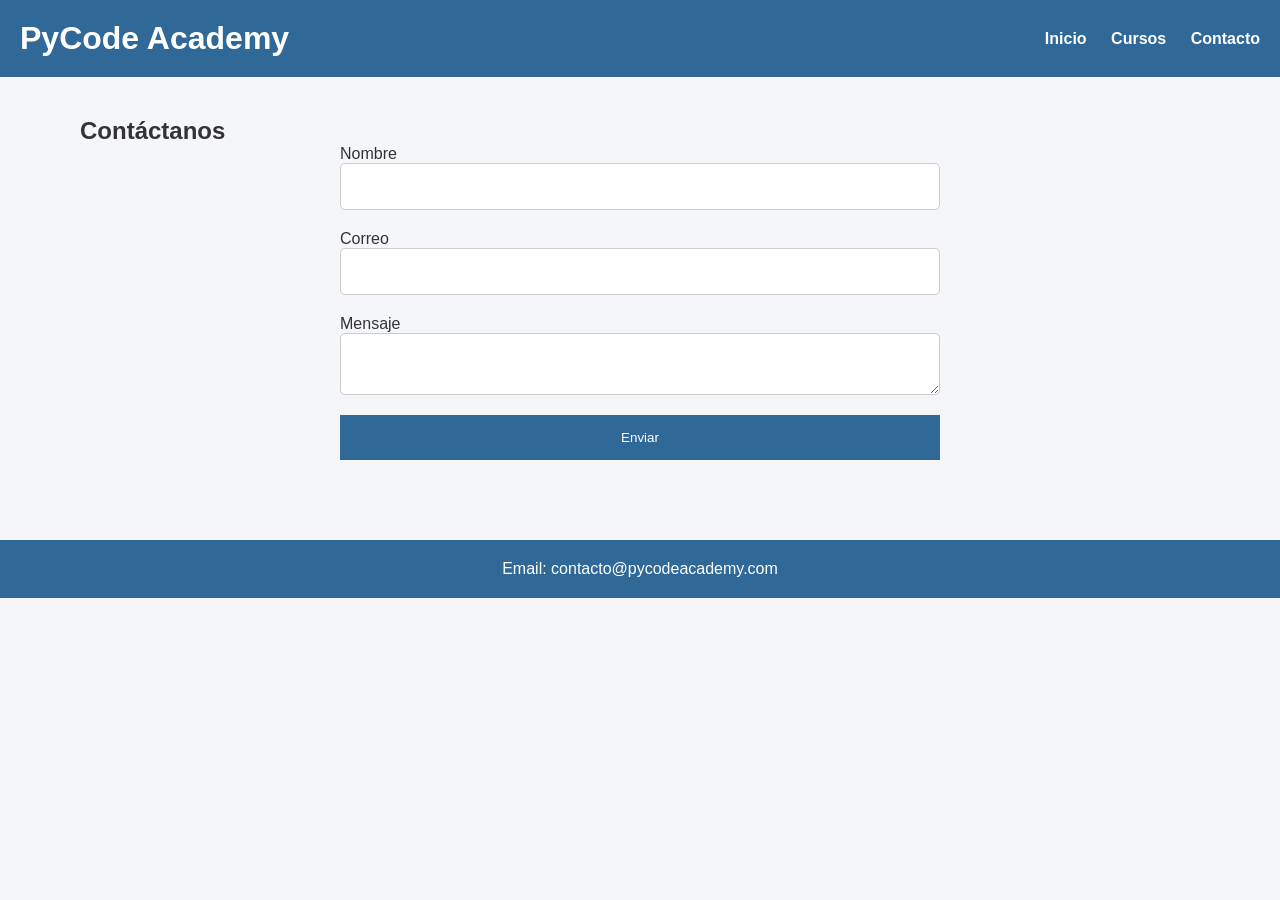
==== contacto.html @ abb8dde9 "Add files via upload" ====
<!DOCTYPE html>
<html lang="es">

<head>

<meta charset="UTF-8">

<meta name="viewport" content="width=device-width, initial-scale=1.0">

<title>Contacto</title>

<link rel="stylesheet" href="styles.css">

</head>

<body>

<header>

<h1>PyCode Academy</h1>

<nav>

<a href="index.html">Inicio</a>

<a href="cursos.html">Cursos</a>

<a href="contacto.html">Contacto</a>

</nav>

</header>

<main>

<section>

<h2>Contáctanos</h2>

<form>

<label>Nombre</label>

<input type="text">

<label>Correo</label>

<input type="email">

<label>Mensaje</label>

<textarea></textarea>

<button>Enviar</button>

</form>

</section>

</main>

<footer>

<p>Email: contacto@pycodeacademy.com</p>

</footer>

</body>

</html>
---- styles.css ----
*{

margin:0;

padding:0;

box-sizing:border-box;

font-family:Poppins,sans-serif;

}

body{

background:#F4F6F9;

color:#333;

}

header{

background:#306998;

color:white;

display:flex;

justify-content:space-between;

align-items:center;

padding:20px;

}

nav a{

color:white;

text-decoration:none;

margin-left:20px;

font-weight:bold;

}

nav a:hover{

color:#FFD43B;

}

.banner{

height:400px;

background:linear-gradient(#306998,#1F4E79);

display:flex;

flex-direction:column;

justify-content:center;

align-items:center;

text-align:center;

color:white;

padding:20px;

}

.banner h2{

font-size:45px;

margin-bottom:20px;

}

.banner p{

font-size:20px;

margin-bottom:30px;

}

.boton{

background:#FFD43B;

padding:15px 35px;

text-decoration:none;

color:#000;

border-radius:8px;

font-weight:bold;

}

main{

max-width:1200px;

margin:auto;

padding:40px;

}

.info{

margin-bottom:40px;

text-align:center;

}

.cards{

display:flex;

gap:20px;

justify-content:center;

flex-wrap:wrap;

}

.card{

background:white;

padding:25px;

width:300px;

border-radius:10px;

box-shadow:0 5px 15px rgba(0,0,0,.2);

text-align:center;

}

.card h3{

margin-bottom:15px;

color:#306998;

}

form{

display:flex;

flex-direction:column;

max-width:600px;

margin:auto;

}

input,

textarea{

padding:15px;

margin-bottom:20px;

border:1px solid #ccc;

border-radius:5px;

}

button{

padding:15px;

background:#306998;

color:white;

border:none;

cursor:pointer;

}

button:hover{

background:#FFD43B;

color:black;

}

footer{

background:#306998;

color:white;

text-align:center;

padding:20px;

margin-top:40px;

}

@media(max-width:768px){

header{

flex-direction:column;

}

nav{

margin-top:15px;

}

.cards{

flex-direction:column;

align-items:center;

}

.banner h2{

font-size:32px;

}

}
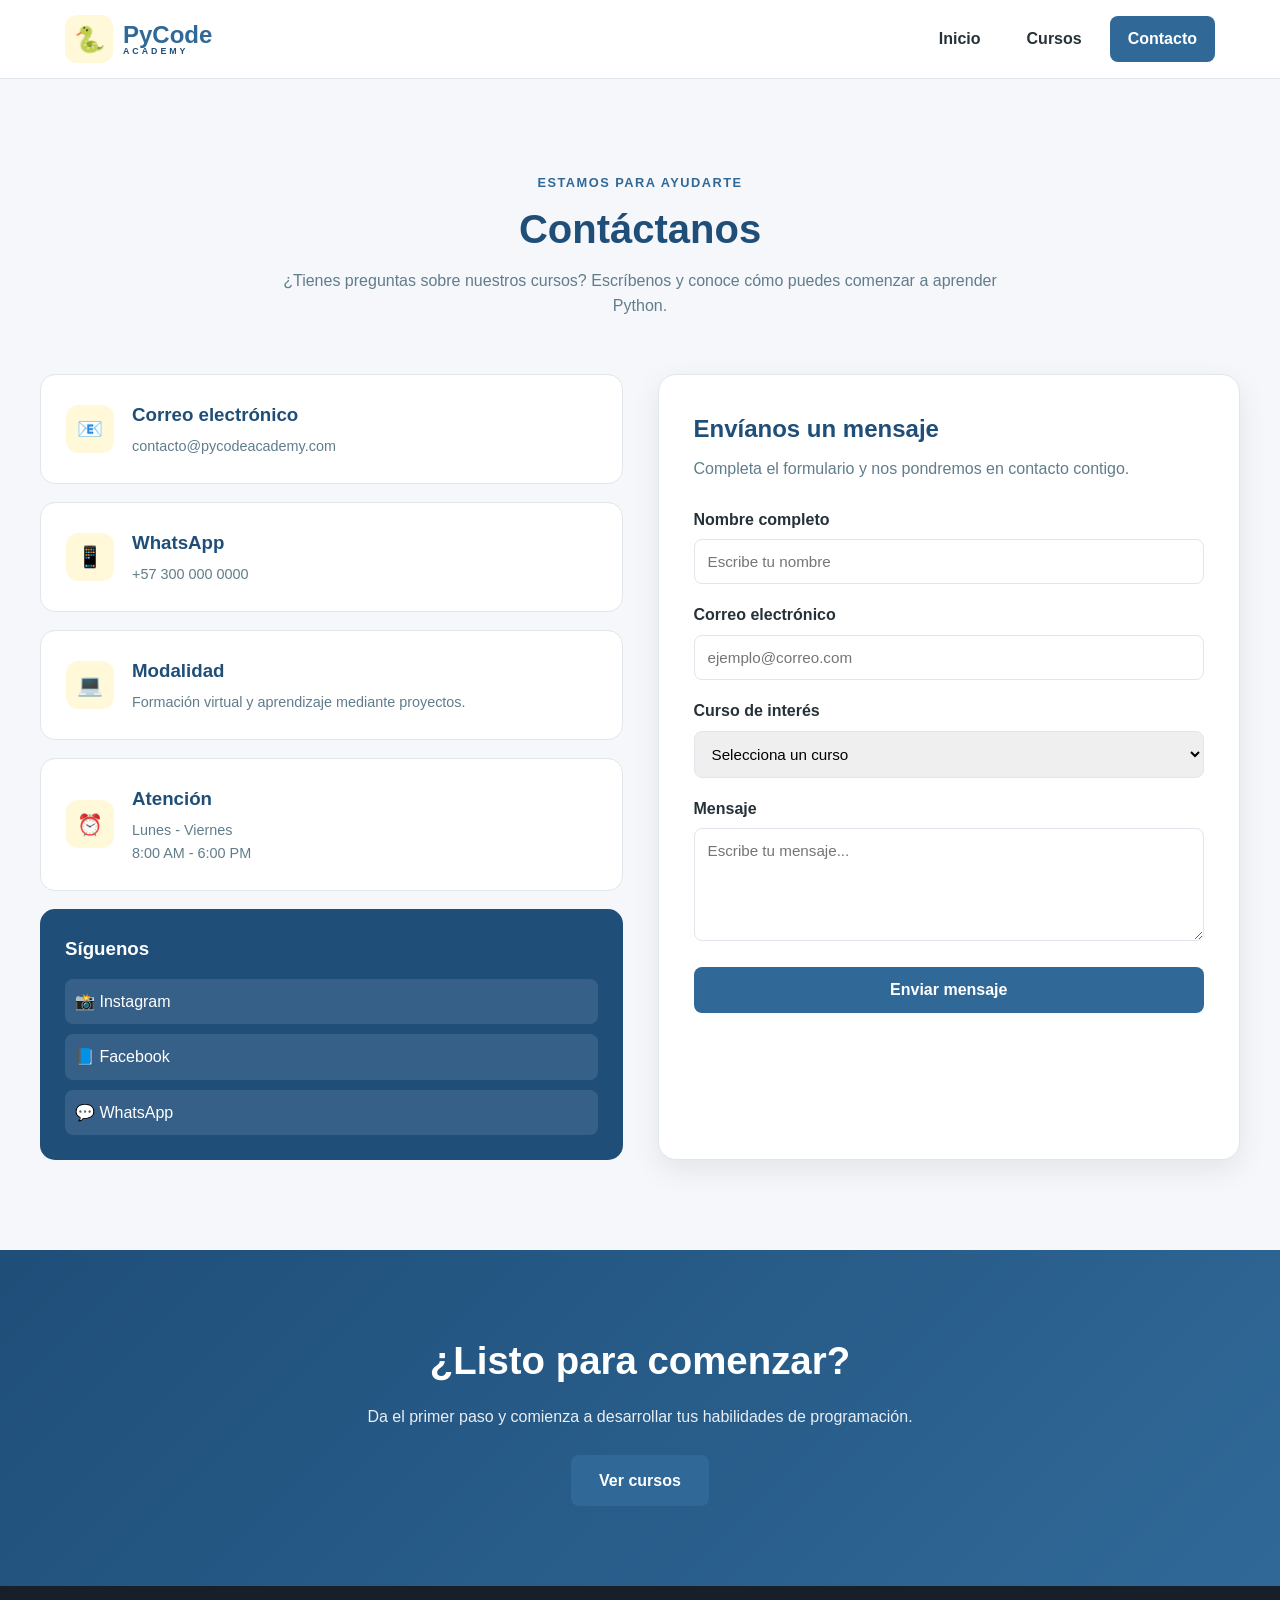
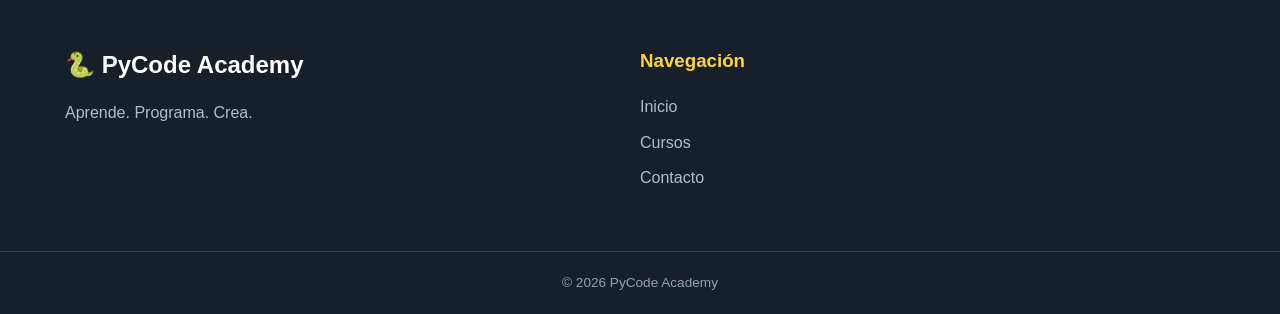
==== commit fb3d03f8: "Add files via upload" ====
--- a/contacto.html
+++ b/contacto.html
@@ -3,67 +3,420 @@
 
 <head>
 
-<meta charset="UTF-8">
-
-<meta name="viewport" content="width=device-width, initial-scale=1.0">
-
-<title>Contacto</title>
-
-<link rel="stylesheet" href="styles.css">
+    <meta charset="UTF-8">
+
+    <meta name="viewport" content="width=device-width, initial-scale=1.0">
+
+    <title>Contacto | PyCode Academy</title>
+
+    <meta name="description"
+        content="Contacta con PyCode Academy para conocer nuestros cursos de Python.">
+
+    <link rel="stylesheet" href="styles.css">
 
 </head>
 
+
 <body>
 
-<header>
-
-<h1>PyCode Academy</h1>
-
-<nav>
-
-<a href="index.html">Inicio</a>
-
-<a href="cursos.html">Cursos</a>
-
-<a href="contacto.html">Contacto</a>
-
-</nav>
-
-</header>
-
-<main>
-
-<section>
-
-<h2>Contáctanos</h2>
-
-<form>
-
-<label>Nombre</label>
-
-<input type="text">
-
-<label>Correo</label>
-
-<input type="email">
-
-<label>Mensaje</label>
-
-<textarea></textarea>
-
-<button>Enviar</button>
-
-</form>
-
-</section>
-
-</main>
-
-<footer>
-
-<p>Email: contacto@pycodeacademy.com</p>
-
-</footer>
+    <!-- ================= HEADER ================= -->
+
+    <header class="header">
+
+        <nav class="navbar">
+
+            <a href="index.html" class="logo">
+
+                <span class="logo-python">
+                    🐍
+                </span>
+
+                <div class="logo-text">
+
+                    <span class="logo-main">
+                        PyCode
+                    </span>
+
+                    <span class="logo-sub">
+                        ACADEMY
+                    </span>
+
+                </div>
+
+            </a>
+
+
+            <input type="checkbox" id="menu-toggle">
+
+            <label for="menu-toggle" class="menu-icon">
+
+                <span></span>
+                <span></span>
+                <span></span>
+
+            </label>
+
+
+            <ul class="menu">
+
+                <li>
+                    <a href="index.html">
+                        Inicio
+                    </a>
+                </li>
+
+                <li>
+                    <a href="cursos.html">
+                        Cursos
+                    </a>
+                </li>
+
+                <li>
+                    <a href="contacto.html" class="active">
+                        Contacto
+                    </a>
+                </li>
+
+            </ul>
+
+        </nav>
+
+    </header>
+
+
+    <main>
+
+        <!-- ================= CONTACTO ================= -->
+
+        <section class="contact-section">
+
+            <div class="section-header">
+
+                <span class="section-tag">
+                    Estamos para ayudarte
+                </span>
+
+                <h1>
+                    Contáctanos
+                </h1>
+
+                <p>
+                    ¿Tienes preguntas sobre nuestros cursos?
+                    Escríbenos y conoce cómo puedes comenzar
+                    a aprender Python.
+                </p>
+
+            </div>
+
+
+            <div class="contact-grid">
+
+
+                <!-- INFORMACIÓN -->
+
+                <div class="contact-info">
+
+
+                    <article class="info-card">
+
+                        <div class="info-icon">
+                            📧
+                        </div>
+
+                        <div>
+
+                            <h3>
+                                Correo electrónico
+                            </h3>
+
+                            <p>
+                                contacto@pycodeacademy.com
+                            </p>
+
+                        </div>
+
+                    </article>
+
+
+                    <article class="info-card">
+
+                        <div class="info-icon">
+                            📱
+                        </div>
+
+                        <div>
+
+                            <h3>
+                                WhatsApp
+                            </h3>
+
+                            <p>
+                                +57 300 000 0000
+                            </p>
+
+                        </div>
+
+                    </article>
+
+
+                    <article class="info-card">
+
+                        <div class="info-icon">
+                            💻
+                        </div>
+
+                        <div>
+
+                            <h3>
+                                Modalidad
+                            </h3>
+
+                            <p>
+                                Formación virtual y aprendizaje
+                                mediante proyectos.
+                            </p>
+
+                        </div>
+
+                    </article>
+
+
+                    <article class="info-card">
+
+                        <div class="info-icon">
+                            ⏰
+                        </div>
+
+                        <div>
+
+                            <h3>
+                                Atención
+                            </h3>
+
+                            <p>
+                                Lunes - Viernes<br>
+                                8:00 AM - 6:00 PM
+                            </p>
+
+                        </div>
+
+                    </article>
+
+
+                    <!-- REDES -->
+
+                    <div class="social-card">
+
+                        <h3>
+                            Síguenos
+                        </h3>
+
+                        <div class="social-links">
+
+                            <a href="#" class="social">
+                                📸 Instagram
+                            </a>
+
+                            <a href="#" class="social">
+                                📘 Facebook
+                            </a>
+
+                            <a href="#" class="social">
+                                💬 WhatsApp
+                            </a>
+
+                        </div>
+
+                    </div>
+
+                </div>
+
+
+                <!-- FORMULARIO -->
+
+                <div class="form-card">
+
+                    <h2>
+                        Envíanos un mensaje
+                    </h2>
+
+                    <p>
+                        Completa el formulario y nos pondremos
+                        en contacto contigo.
+                    </p>
+
+
+                    <form>
+
+                        <div class="form-group">
+
+                            <label for="nombre">
+                                Nombre completo
+                            </label>
+
+                            <input
+                                type="text"
+                                id="nombre"
+                                name="nombre"
+                                placeholder="Escribe tu nombre"
+                                required
+                            >
+
+                        </div>
+
+
+                        <div class="form-group">
+
+                            <label for="correo">
+                                Correo electrónico
+                            </label>
+
+                            <input
+                                type="email"
+                                id="correo"
+                                name="correo"
+                                placeholder="ejemplo@correo.com"
+                                required
+                            >
+
+                        </div>
+
+
+                        <div class="form-group">
+
+                            <label for="curso">
+                                Curso de interés
+                            </label>
+
+                            <select id="curso" name="curso">
+
+                                <option value="">
+                                    Selecciona un curso
+                                </option>
+
+                                <option value="basico">
+                                    Python Básico
+                                </option>
+
+                                <option value="intermedio">
+                                    Python Intermedio
+                                </option>
+
+                                <option value="avanzado">
+                                    Python Avanzado
+                                </option>
+
+                            </select>
+
+                        </div>
+
+
+                        <div class="form-group">
+
+                            <label for="mensaje">
+                                Mensaje
+                            </label>
+
+                            <textarea
+                                id="mensaje"
+                                name="mensaje"
+                                rows="5"
+                                placeholder="Escribe tu mensaje..."
+                            ></textarea>
+
+                        </div>
+
+
+                        <button
+                            type="submit"
+                            class="form-button"
+                        >
+                            Enviar mensaje
+                        </button>
+
+                    </form>
+
+                </div>
+
+            </div>
+
+        </section>
+
+
+        <!-- ================= CTA ================= -->
+
+        <section class="contact-cta">
+
+            <h2>
+                ¿Listo para comenzar?
+            </h2>
+
+            <p>
+                Da el primer paso y comienza a desarrollar
+                tus habilidades de programación.
+            </p>
+
+            <a href="cursos.html" class="btn btn-primary">
+                Ver cursos
+            </a>
+
+        </section>
+
+    </main>
+
+
+    <!-- ================= FOOTER ================= -->
+
+    <footer class="footer">
+
+        <div class="footer-content">
+
+            <div class="footer-brand">
+
+                <h2>
+                    🐍 PyCode Academy
+                </h2>
+
+                <p>
+                    Aprende. Programa. Crea.
+                </p>
+
+            </div>
+
+
+            <div class="footer-links">
+
+                <h3>
+                    Navegación
+                </h3>
+
+                <a href="index.html">
+                    Inicio
+                </a>
+
+                <a href="cursos.html">
+                    Cursos
+                </a>
+
+                <a href="contacto.html">
+                    Contacto
+                </a>
+
+            </div>
+
+        </div>
+
+
+        <div class="footer-bottom">
+
+            <p>
+                © 2026 PyCode Academy
+            </p>
+
+        </div>
+
+    </footer>
+
 
 </body>
 
--- a/styles.css
+++ b/styles.css
@@ -1,253 +1,1784 @@
-*{
-
-margin:0;
-
-padding:0;
-
-box-sizing:border-box;
-
-font-family:Poppins,sans-serif;
-
-}
-
-body{
-
-background:#F4F6F9;
-
-color:#333;
-
-}
-
-header{
-
-background:#306998;
-
-color:white;
-
-display:flex;
-
-justify-content:space-between;
-
-align-items:center;
-
-padding:20px;
-
-}
-
-nav a{
-
-color:white;
-
-text-decoration:none;
-
-margin-left:20px;
-
-font-weight:bold;
-
-}
-
-nav a:hover{
-
-color:#FFD43B;
-
-}
-
-.banner{
-
-height:400px;
-
-background:linear-gradient(#306998,#1F4E79);
-
-display:flex;
-
-flex-direction:column;
-
-justify-content:center;
-
-align-items:center;
-
-text-align:center;
-
-color:white;
-
-padding:20px;
-
-}
-
-.banner h2{
-
-font-size:45px;
-
-margin-bottom:20px;
-
-}
-
-.banner p{
-
-font-size:20px;
-
-margin-bottom:30px;
-
-}
-
-.boton{
-
-background:#FFD43B;
-
-padding:15px 35px;
-
-text-decoration:none;
-
-color:#000;
-
-border-radius:8px;
-
-font-weight:bold;
-
-}
-
-main{
-
-max-width:1200px;
-
-margin:auto;
-
-padding:40px;
-
-}
-
-.info{
-
-margin-bottom:40px;
-
-text-align:center;
-
-}
-
-.cards{
-
-display:flex;
-
-gap:20px;
-
-justify-content:center;
-
-flex-wrap:wrap;
-
-}
-
-.card{
-
-background:white;
-
-padding:25px;
-
-width:300px;
-
-border-radius:10px;
-
-box-shadow:0 5px 15px rgba(0,0,0,.2);
-
-text-align:center;
-
-}
-
-.card h3{
-
-margin-bottom:15px;
-
-color:#306998;
-
-}
-
-form{
-
-display:flex;
-
-flex-direction:column;
-
-max-width:600px;
-
-margin:auto;
-
-}
-
-input,
-
-textarea{
-
-padding:15px;
-
-margin-bottom:20px;
-
-border:1px solid #ccc;
-
-border-radius:5px;
-
-}
-
-button{
-
-padding:15px;
-
-background:#306998;
-
-color:white;
-
-border:none;
-
-cursor:pointer;
-
-}
-
-button:hover{
-
-background:#FFD43B;
-
-color:black;
-
-}
-
-footer{
-
-background:#306998;
-
-color:white;
-
-text-align:center;
-
-padding:20px;
-
-margin-top:40px;
-
-}
-
-@media(max-width:768px){
-
-header{
-
-flex-direction:column;
-
-}
-
-nav{
-
-margin-top:15px;
-
-}
-
-.cards{
-
-flex-direction:column;
-
-align-items:center;
-
-}
-
-.banner h2{
-
-font-size:32px;
-
-}
+/* =====================================================
+   PYCODE ACADEMY
+   HOJA DE ESTILOS PRINCIPAL
+   ===================================================== */
+
+
+/* ================= RESET ================= */
+
+* {
+    margin: 0;
+    padding: 0;
+    box-sizing: border-box;
+}
+
+
+html {
+    scroll-behavior: smooth;
+}
+
+
+body {
+    font-family: Arial, Helvetica, sans-serif;
+    background-color: #f5f7fa;
+    color: #263238;
+    line-height: 1.6;
+}
+
+
+a {
+    text-decoration: none;
+}
+
+
+ul {
+    list-style: none;
+}
+
+
+/* ================= VARIABLES ================= */
+
+:root {
+
+    --python-blue: #306998;
+
+    --python-yellow: #FFD43B;
+
+    --dark-blue: #1F4E79;
+
+    --light-blue: #EAF2F8;
+
+    --light-yellow: #FFF8D9;
+
+    --white: #ffffff;
+
+    --background: #F5F7FA;
+
+    --text: #263238;
+
+    --gray: #607D8B;
+
+    --border: #E0E6EB;
+
+    --shadow: 0 10px 30px rgba(0, 0, 0, 0.08);
+
+}
+
+
+/* ================= HEADER ================= */
+
+.header {
+
+    width: 100%;
+
+    background-color: var(--white);
+
+    border-bottom: 1px solid var(--border);
+
+    position: sticky;
+
+    top: 0;
+
+    z-index: 1000;
+
+}
+
+
+.navbar {
+
+    max-width: 1200px;
+
+    margin: auto;
+
+    padding: 15px 25px;
+
+    display: flex;
+
+    justify-content: space-between;
+
+    align-items: center;
+
+}
+
+
+/* ================= LOGO ================= */
+
+.logo {
+
+    display: flex;
+
+    align-items: center;
+
+    gap: 10px;
+
+    color: var(--text);
+
+}
+
+
+.logo-python {
+
+    width: 48px;
+
+    height: 48px;
+
+    background-color: var(--light-yellow);
+
+    border-radius: 12px;
+
+    display: flex;
+
+    align-items: center;
+
+    justify-content: center;
+
+    font-size: 25px;
+
+}
+
+
+.logo-text {
+
+    display: flex;
+
+    flex-direction: column;
+
+    line-height: 1;
+
+}
+
+
+.logo-main {
+
+    font-size: 1.5rem;
+
+    font-weight: 800;
+
+    color: var(--python-blue);
+
+}
+
+
+.logo-sub {
+
+    font-size: 0.55rem;
+
+    font-weight: bold;
+
+    color: var(--dark-blue);
+
+    letter-spacing: 3px;
+
+}
+
+
+/* ================= MENU ================= */
+
+.menu {
+
+    display: flex;
+
+    align-items: center;
+
+    gap: 10px;
+
+}
+
+
+.menu li a {
+
+    display: block;
+
+    color: var(--text);
+
+    padding: 10px 18px;
+
+    border-radius: 8px;
+
+    font-weight: 600;
+
+    transition: 0.3s;
+
+}
+
+
+.menu li a:hover {
+
+    background-color: var(--light-yellow);
+
+    color: var(--python-blue);
+
+}
+
+
+.menu li a.active {
+
+    background-color: var(--python-blue);
+
+    color: var(--white);
+
+}
+
+
+/* ================= HAMBURGUESA ================= */
+
+#menu-toggle {
+
+    display: none;
+
+}
+
+
+.menu-icon {
+
+    display: none;
+
+    flex-direction: column;
+
+    gap: 5px;
+
+    cursor: pointer;
+
+}
+
+
+.menu-icon span {
+
+    width: 27px;
+
+    height: 3px;
+
+    background-color: var(--python-blue);
+
+    border-radius: 3px;
+
+}
+
+
+/* =====================================================
+   HERO
+   ===================================================== */
+
+.hero {
+
+    min-height: 600px;
+
+    max-width: 1200px;
+
+    margin: auto;
+
+    padding: 80px 25px;
+
+    display: grid;
+
+    grid-template-columns: 1fr 1fr;
+
+    align-items: center;
+
+    gap: 60px;
+
+}
+
+
+.hero-content {
+
+    max-width: 600px;
+
+}
+
+
+.hero-tag {
+
+    display: inline-block;
+
+    background-color: var(--light-yellow);
+
+    color: var(--dark-blue);
+
+    padding: 8px 15px;
+
+    border-radius: 30px;
+
+    font-size: 0.9rem;
+
+    font-weight: bold;
+
+    margin-bottom: 20px;
+
+}
+
+
+.hero h1 {
+
+    font-size: 3.8rem;
+
+    line-height: 1.1;
+
+    color: var(--dark-blue);
+
+    margin-bottom: 25px;
+
+}
+
+
+.hero h1 span {
+
+    display: block;
+
+    color: var(--python-blue);
+
+}
+
+
+.hero p {
+
+    color: var(--gray);
+
+    font-size: 1.15rem;
+
+    margin-bottom: 30px;
+
+    max-width: 550px;
+
+}
+
+
+/* ================= BOTONES ================= */
+
+.hero-buttons {
+
+    display: flex;
+
+    gap: 15px;
+
+    flex-wrap: wrap;
+
+}
+
+
+.btn {
+
+    display: inline-block;
+
+    padding: 13px 28px;
+
+    border-radius: 8px;
+
+    font-weight: bold;
+
+    transition: 0.3s;
+
+}
+
+
+.btn-primary {
+
+    background-color: var(--python-blue);
+
+    color: var(--white);
+
+}
+
+
+.btn-primary:hover {
+
+    background-color: var(--dark-blue);
+
+    transform: translateY(-3px);
+
+}
+
+
+.btn-secondary {
+
+    background-color: var(--python-yellow);
+
+    color: var(--text);
+
+}
+
+
+.btn-secondary:hover {
+
+    background-color: #e8bd20;
+
+    transform: translateY(-3px);
+
+}
+
+
+/* ================= VENTANA DE CÓDIGO ================= */
+
+.hero-code {
+
+    display: flex;
+
+    justify-content: center;
+
+}
+
+
+.code-window {
+
+    width: 100%;
+
+    max-width: 500px;
+
+    background-color: #17202A;
+
+    border-radius: 15px;
+
+    overflow: hidden;
+
+    box-shadow: 0 25px 50px rgba(0, 0, 0, 0.2);
+
+}
+
+
+.code-header {
+
+    height: 45px;
+
+    background-color: #263238;
+
+    display: flex;
+
+    align-items: center;
+
+    gap: 7px;
+
+    padding-left: 18px;
+
+}
+
+
+.code-header span {
+
+    width: 12px;
+
+    height: 12px;
+
+    border-radius: 50%;
+
+    background-color: #78909C;
+
+}
+
+
+.code-content {
+
+    padding: 35px;
+
+    color: #ECEFF1;
+
+    font-family: Consolas, monospace;
+
+    font-size: 1rem;
+
+}
+
+
+.code-content p {
+
+    margin-bottom: 10px;
+
+}
+
+
+.indent {
+
+    padding-left: 25px;
+
+}
+
+
+.code-purple {
+
+    color: #C792EA;
+
+}
+
+
+.code-yellow {
+
+    color: #FFD43B;
+
+}
+
+
+.code-blue {
+
+    color: #82AAFF;
+
+}
+
+
+.code-green {
+
+    color: #C3E88D;
+
+}
+
+
+/* =====================================================
+   SECCIONES GENERALES
+   ===================================================== */
+
+.section-header {
+
+    text-align: center;
+
+    max-width: 750px;
+
+    margin: 0 auto 55px;
+
+}
+
+
+.section-tag {
+
+    color: var(--python-blue);
+
+    font-weight: bold;
+
+    text-transform: uppercase;
+
+    font-size: 0.8rem;
+
+    letter-spacing: 1.5px;
+
+}
+
+
+.section-header h1,
+.section-header h2 {
+
+    color: var(--dark-blue);
+
+    font-size: 2.5rem;
+
+    line-height: 1.2;
+
+    margin: 10px 0 15px;
+
+}
+
+
+.section-header p {
+
+    color: var(--gray);
+
+}
+
+
+/* =====================================================
+   BENEFICIOS
+   ===================================================== */
+
+.benefits {
+
+    background-color: var(--white);
+
+    padding: 90px 25px;
+
+}
+
+
+.benefits-grid {
+
+    max-width: 1200px;
+
+    margin: auto;
+
+    display: grid;
+
+    grid-template-columns: repeat(4, 1fr);
+
+    gap: 25px;
+
+}
+
+
+.benefit-card {
+
+    background-color: var(--white);
+
+    border: 1px solid var(--border);
+
+    border-radius: 15px;
+
+    padding: 30px 25px;
+
+    transition: 0.3s;
+
+}
+
+
+.benefit-card:hover {
+
+    transform: translateY(-7px);
+
+    box-shadow: var(--shadow);
+
+    border-color: var(--python-yellow);
+
+}
+
+
+.benefit-icon {
+
+    width: 52px;
+
+    height: 52px;
+
+    background-color: var(--light-yellow);
+
+    border-radius: 12px;
+
+    display: flex;
+
+    align-items: center;
+
+    justify-content: center;
+
+    font-size: 1.5rem;
+
+    margin-bottom: 20px;
+
+}
+
+
+.benefit-card h3 {
+
+    color: var(--dark-blue);
+
+    margin-bottom: 10px;
+
+}
+
+
+.benefit-card p {
+
+    color: var(--gray);
+
+    font-size: 0.95rem;
+
+}
+
+
+/* =====================================================
+   CURSOS
+   ===================================================== */
+
+.featured-courses,
+.courses-page {
+
+    padding: 90px 25px;
+
+    max-width: 1250px;
+
+    margin: auto;
+
+}
+
+
+.course-grid {
+
+    display: grid;
+
+    grid-template-columns: repeat(3, 1fr);
+
+    gap: 25px;
+
+}
+
+
+.course-card {
+
+    background-color: var(--white);
+
+    border: 1px solid var(--border);
+
+    border-radius: 16px;
+
+    padding: 30px;
+
+    transition: 0.3s;
+
+}
+
+
+.course-card:hover {
+
+    transform: translateY(-7px);
+
+    box-shadow: var(--shadow);
+
+}
+
+
+.course-card.featured {
+
+    border: 2px solid var(--python-yellow);
+
+}
+
+
+.course-level {
+
+    display: inline-block;
+
+    padding: 5px 12px;
+
+    border-radius: 20px;
+
+    font-size: 0.75rem;
+
+    font-weight: bold;
+
+    margin-bottom: 15px;
+
+}
+
+
+.basic {
+
+    background-color: #E8F4FC;
+
+    color: var(--python-blue);
+
+}
+
+
+.intermediate {
+
+    background-color: var(--light-yellow);
+
+    color: #8A6D00;
+
+}
+
+
+.advanced {
+
+    background-color: #E8E1F5;
+
+    color: #6A3D9A;
+
+}
+
+
+.course-card h2,
+.course-card h3 {
+
+    color: var(--dark-blue);
+
+    margin-bottom: 12px;
+
+}
+
+
+.course-card p {
+
+    color: var(--gray);
+
+    margin-bottom: 20px;
+
+}
+
+
+.course-card ul {
+
+    margin-bottom: 25px;
+
+}
+
+
+.course-card li {
+
+    color: var(--text);
+
+    margin-bottom: 9px;
+
+    padding-left: 20px;
+
+    position: relative;
+
+}
+
+
+.course-card li::before {
+
+    content: "✓";
+
+    position: absolute;
+
+    left: 0;
+
+    color: var(--python-blue);
+
+    font-weight: bold;
+
+}
+
+
+.course-button {
+
+    display: inline-block;
+
+    color: var(--python-blue);
+
+    font-weight: bold;
+
+}
+
+
+.course-button:hover {
+
+    color: var(--dark-blue);
+
+}
+
+
+/* =====================================================
+   TESTIMONIOS
+   ===================================================== */
+
+.testimonials {
+
+    background-color: var(--light-blue);
+
+    padding: 90px 25px;
+
+}
+
+
+.testimonial-grid {
+
+    max-width: 1200px;
+
+    margin: auto;
+
+    display: grid;
+
+    grid-template-columns: repeat(3, 1fr);
+
+    gap: 25px;
+
+}
+
+
+.testimonial-card {
+
+    background-color: var(--white);
+
+    border-radius: 15px;
+
+    padding: 30px;
+
+    box-shadow: 0 5px 20px rgba(0, 0, 0, 0.05);
+
+}
+
+
+.stars {
+
+    color: #E5B400;
+
+    margin-bottom: 15px;
+
+}
+
+
+.testimonial-card p {
+
+    color: var(--gray);
+
+    margin-bottom: 20px;
+
+}
+
+
+.testimonial-card strong {
+
+    display: block;
+
+    color: var(--dark-blue);
+
+}
+
+
+.testimonial-card span {
+
+    color: var(--gray);
+
+    font-size: 0.85rem;
+
+}
+
+
+/* =====================================================
+   PÁGINA SOBRE NOSOTROS
+   ===================================================== */
+
+.about {
+
+    background-color: var(--white);
+
+    padding: 90px 25px;
+
+}
+
+
+.mission-box {
+
+    max-width: 950px;
+
+    margin: auto;
+
+    background-color: var(--light-blue);
+
+    border: 1px solid #D4E5F0;
+
+    border-radius: 18px;
+
+    padding: 35px;
+
+    display: flex;
+
+    align-items: center;
+
+    gap: 25px;
+
+}
+
+
+.mission-icon {
+
+    min-width: 60px;
+
+    height: 60px;
+
+    background-color: var(--python-yellow);
+
+    border-radius: 15px;
+
+    display: flex;
+
+    align-items: center;
+
+    justify-content: center;
+
+    font-size: 1.7rem;
+
+}
+
+
+.mission-box h3 {
+
+    color: var(--dark-blue);
+
+    margin-bottom: 8px;
+
+}
+
+
+.mission-box p {
+
+    color: var(--gray);
+
+}
+
+
+/* =====================================================
+   VALORES
+   ===================================================== */
+
+.values {
+
+    padding: 90px 25px;
+
+    background-color: var(--background);
+
+}
+
+
+.values-grid {
+
+    max-width: 1200px;
+
+    margin: auto;
+
+    display: grid;
+
+    grid-template-columns: repeat(4, 1fr);
+
+    gap: 25px;
+
+}
+
+
+.value-card {
+
+    background-color: var(--white);
+
+    border: 1px solid var(--border);
+
+    border-radius: 15px;
+
+    padding: 30px 25px;
+
+    transition: 0.3s;
+
+}
+
+
+.value-card:hover {
+
+    transform: translateY(-6px);
+
+    box-shadow: var(--shadow);
+
+}
+
+
+.value-icon {
+
+    width: 50px;
+
+    height: 50px;
+
+    background-color: var(--light-yellow);
+
+    border-radius: 12px;
+
+    display: flex;
+
+    align-items: center;
+
+    justify-content: center;
+
+    font-size: 1.4rem;
+
+    margin-bottom: 18px;
+
+}
+
+
+.value-card h3 {
+
+    color: var(--dark-blue);
+
+    margin-bottom: 10px;
+
+}
+
+
+.value-card p {
+
+    color: var(--gray);
+
+    font-size: 0.9rem;
+
+}
+
+
+/* =====================================================
+   CONTACTO
+   ===================================================== */
+
+.contact-section {
+
+    padding: 90px 25px;
+
+    max-width: 1250px;
+
+    margin: auto;
+
+}
+
+
+.contact-grid {
+
+    display: grid;
+
+    grid-template-columns: 1fr 1fr;
+
+    gap: 35px;
+
+}
+
+
+.contact-info {
+
+    display: grid;
+
+    gap: 18px;
+
+}
+
+
+.info-card {
+
+    background-color: var(--white);
+
+    border: 1px solid var(--border);
+
+    border-radius: 15px;
+
+    padding: 25px;
+
+    display: flex;
+
+    align-items: center;
+
+    gap: 18px;
+
+    transition: 0.3s;
+
+}
+
+
+.info-card:hover {
+
+    transform: translateY(-5px);
+
+    box-shadow: var(--shadow);
+
+    border-color: var(--python-yellow);
+
+}
+
+
+.info-icon {
+
+    min-width: 48px;
+
+    height: 48px;
+
+    background-color: var(--light-yellow);
+
+    border-radius: 12px;
+
+    display: flex;
+
+    align-items: center;
+
+    justify-content: center;
+
+    font-size: 1.3rem;
+
+}
+
+
+.info-card h3 {
+
+    color: var(--dark-blue);
+
+    margin-bottom: 5px;
+
+}
+
+
+.info-card p {
+
+    color: var(--gray);
+
+    font-size: 0.9rem;
+
+}
+
+
+/* ================= REDES ================= */
+
+.social-card {
+
+    background-color: var(--dark-blue);
+
+    border-radius: 15px;
+
+    padding: 25px;
+
+    color: var(--white);
+
+}
+
+
+.social-card h3 {
+
+    margin-bottom: 15px;
+
+}
+
+
+.social-links {
+
+    display: flex;
+
+    flex-direction: column;
+
+    gap: 10px;
+
+}
+
+
+.social {
+
+    color: var(--white);
+
+    padding: 10px;
+
+    background-color: rgba(255,255,255,0.1);
+
+    border-radius: 8px;
+
+}
+
+
+.social:hover {
+
+    background-color: var(--python-yellow);
+
+    color: var(--text);
+
+}
+
+
+/* ================= FORMULARIO ================= */
+
+.form-card {
+
+    background-color: var(--white);
+
+    border: 1px solid var(--border);
+
+    border-radius: 18px;
+
+    padding: 35px;
+
+    box-shadow: var(--shadow);
+
+}
+
+
+.form-card h2 {
+
+    color: var(--dark-blue);
+
+    margin-bottom: 8px;
+
+}
+
+
+.form-card > p {
+
+    color: var(--gray);
+
+    margin-bottom: 25px;
+
+}
+
+
+.form-group {
+
+    margin-bottom: 18px;
+
+}
+
+
+.form-group label {
+
+    display: block;
+
+    font-weight: bold;
+
+    color: var(--text);
+
+    margin-bottom: 7px;
+
+}
+
+
+.form-group input,
+.form-group select,
+.form-group textarea {
+
+    width: 100%;
+
+    padding: 13px;
+
+    border: 1px solid var(--border);
+
+    border-radius: 8px;
+
+    font-family: inherit;
+
+    font-size: 0.95rem;
+
+    outline: none;
+
+}
+
+
+.form-group input:focus,
+.form-group select:focus,
+.form-group textarea:focus {
+
+    border-color: var(--python-blue);
+
+}
+
+
+.form-group textarea {
+
+    resize: vertical;
+
+}
+
+
+.form-button {
+
+    width: 100%;
+
+    padding: 14px;
+
+    border: none;
+
+    border-radius: 8px;
+
+    background-color: var(--python-blue);
+
+    color: var(--white);
+
+    font-size: 1rem;
+
+    font-weight: bold;
+
+    cursor: pointer;
+
+    transition: 0.3s;
+
+}
+
+
+.form-button:hover {
+
+    background-color: var(--dark-blue);
+
+}
+
+
+/* =====================================================
+   CTA CONTACTO
+   ===================================================== */
+
+.contact-cta {
+
+    background: linear-gradient(
+        135deg,
+        var(--dark-blue),
+        var(--python-blue)
+    );
+
+    color: var(--white);
+
+    text-align: center;
+
+    padding: 80px 25px;
+
+}
+
+
+.contact-cta h2 {
+
+    font-size: 2.4rem;
+
+    margin-bottom: 12px;
+
+}
+
+
+.contact-cta p {
+
+    margin-bottom: 25px;
+
+    opacity: 0.9;
+
+}
+
+
+/* =====================================================
+   FOOTER
+   ===================================================== */
+
+.footer {
+
+    background-color: #17202A;
+
+    color: var(--white);
+
+}
+
+
+.footer-content {
+
+    max-width: 1200px;
+
+    margin: auto;
+
+    padding: 60px 25px;
+
+    display: grid;
+
+    grid-template-columns: 2fr 1fr 1fr;
+
+    gap: 50px;
+
+}
+
+
+.footer-brand h2 {
+
+    margin-bottom: 15px;
+
+}
+
+
+.footer-brand p {
+
+    color: #B0BEC5;
+
+    max-width: 350px;
+
+}
+
+
+.footer-links {
+
+    display: flex;
+
+    flex-direction: column;
+
+    gap: 10px;
+
+}
+
+
+.footer-links h3 {
+
+    margin-bottom: 8px;
+
+    color: var(--python-yellow);
+
+}
+
+
+.footer-links a {
+
+    color: #B0BEC5;
+
+}
+
+
+.footer-links a:hover {
+
+    color: var(--python-yellow);
+
+}
+
+
+.footer-bottom {
+
+    border-top: 1px solid #37474F;
+
+    text-align: center;
+
+    padding: 20px;
+
+    color: #90A4AE;
+
+    font-size: 0.85rem;
+
+}
+
+
+/* =====================================================
+   RESPONSIVE
+   ===================================================== */
+
+
+/* TABLET */
+
+@media (max-width: 1000px) {
+
+    .benefits-grid {
+
+        grid-template-columns: repeat(2, 1fr);
+
+    }
+
+
+    .values-grid {
+
+        grid-template-columns: repeat(2, 1fr);
+
+    }
+
+
+    .hero {
+
+        grid-template-columns: 1fr;
+
+        text-align: center;
+
+    }
+
+
+    .hero-content {
+
+        margin: auto;
+
+    }
+
+
+    .hero p {
+
+        margin-left: auto;
+
+        margin-right: auto;
+
+    }
+
+
+    .hero-buttons {
+
+        justify-content: center;
+
+    }
+
+
+    .hero-code {
+
+        max-width: 600px;
+
+        margin: auto;
+
+        width: 100%;
+
+    }
+
+}
+
+
+/* TABLET PEQUEÑA */
+
+@media (max-width: 800px) {
+
+    .course-grid {
+
+        grid-template-columns: 1fr 1fr;
+
+    }
+
+
+    .testimonial-grid {
+
+        grid-template-columns: 1fr;
+
+    }
+
+
+    .contact-grid {
+
+        grid-template-columns: 1fr;
+
+    }
+
+
+    .footer-content {
+
+        grid-template-columns: 1fr 1fr;
+
+    }
+
+}
+
+
+/* CELULAR */
+
+@media (max-width: 700px) {
+
+    .navbar {
+
+        position: relative;
+
+    }
+
+
+    .menu-icon {
+
+        display: flex;
+
+    }
+
+
+    .menu {
+
+        position: absolute;
+
+        top: 78px;
+
+        left: 0;
+
+        width: 100%;
+
+        background-color: var(--white);
+
+        flex-direction: column;
+
+        align-items: center;
+
+        gap: 5px;
+
+        padding: 0;
+
+        max-height: 0;
+
+        overflow: hidden;
+
+        transition: max-height 0.3s ease;
+
+        box-shadow: var(--shadow);
+
+    }
+
+
+    #menu-toggle:checked ~ .menu {
+
+        max-height: 250px;
+
+        padding: 15px 0;
+
+    }
+
+
+    .menu li {
+
+        width: 100%;
+
+        text-align: center;
+
+    }
+
+
+    .menu li a {
+
+        border-radius: 0;
+
+    }
+
+
+    .hero {
+
+        padding-top: 60px;
+
+        padding-bottom: 60px;
+
+    }
+
+
+    .hero h1 {
+
+        font-size: 2.7rem;
+
+    }
+
+
+    .section-header h1,
+    .section-header h2 {
+
+        font-size: 2rem;
+
+    }
+
+
+    .benefits-grid {
+
+        grid-template-columns: 1fr;
+
+    }
+
+
+    .course-grid {
+
+        grid-template-columns: 1fr;
+
+    }
+
+
+    .values-grid {
+
+        grid-template-columns: 1fr;
+
+    }
+
+
+    .mission-box {
+
+        flex-direction: column;
+
+        text-align: center;
+
+    }
+
+
+    .footer-content {
+
+        grid-template-columns: 1fr;
+
+        text-align: center;
+
+    }
+
+
+    .footer-brand p {
+
+        margin: auto;
+
+    }
+
+
+    .footer-links {
+
+        align-items: center;
+
+    }
+
+
+    .hero-buttons {
+
+        flex-direction: column;
+
+        align-items: center;
+
+    }
+
+
+    .hero-buttons .btn {
+
+        width: 80%;
+
+        text-align: center;
+
+    }
+
+
+    .code-content {
+
+        padding: 25px 15px;
+
+        font-size: 0.85rem;
+
+    }
 
 }
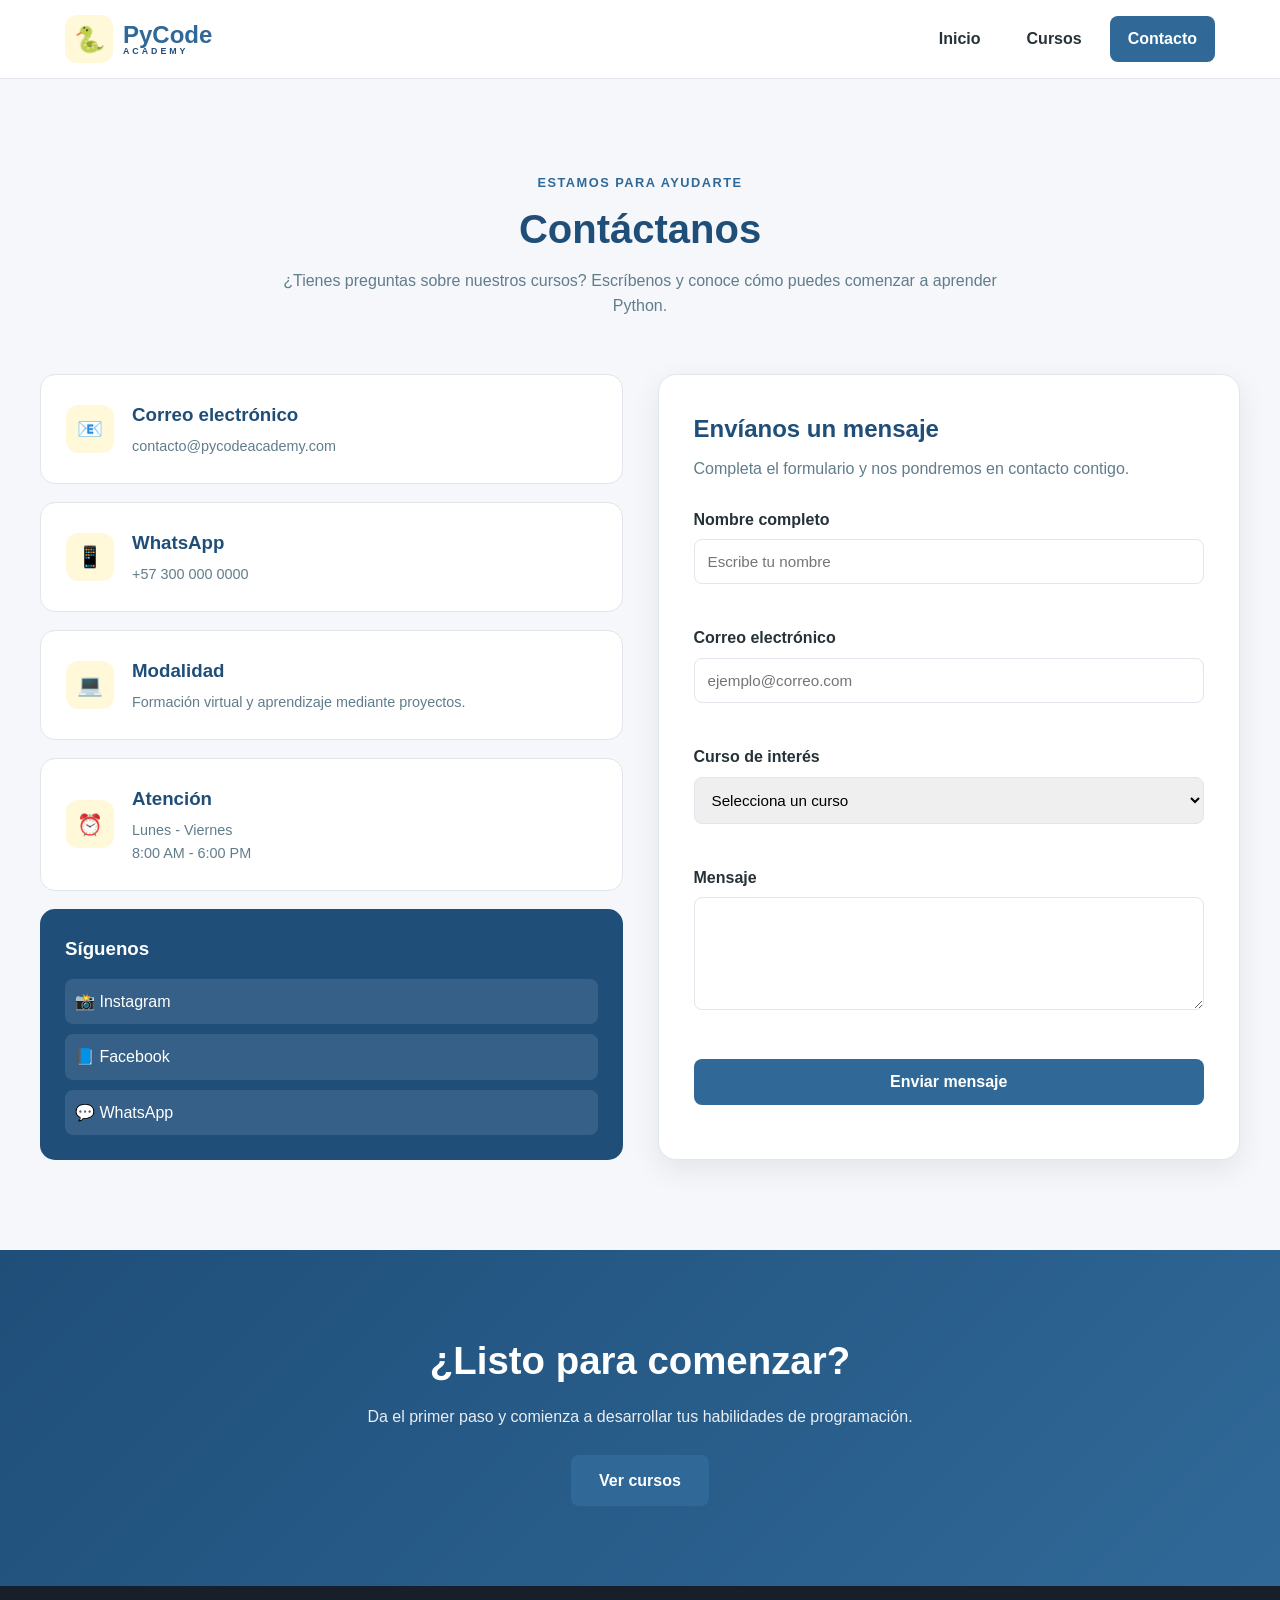
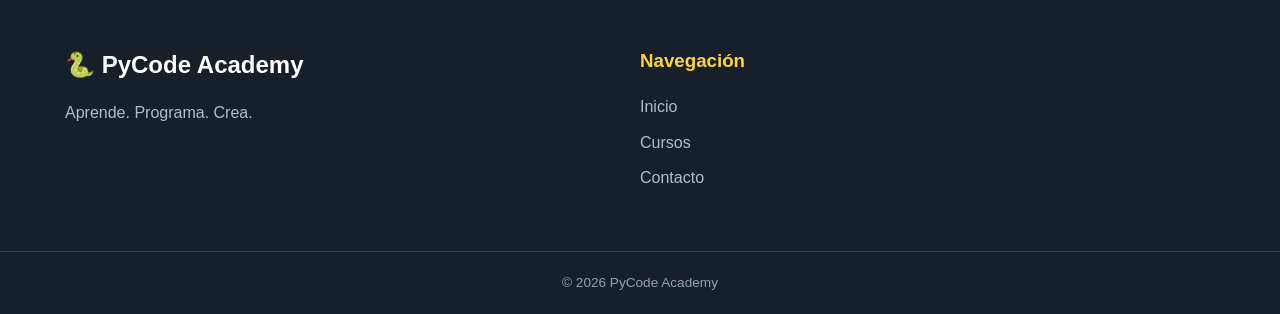
==== commit 0c85b029: "Add files via upload" ====
--- a/contacto.html
+++ b/contacto.html
@@ -12,10 +12,10 @@
     <meta name="description"
         content="Contacta con PyCode Academy para conocer nuestros cursos de Python.">
 
+    <!-- CSS EXTERNO -->
     <link rel="stylesheet" href="styles.css">
 
 </head>
-
 
 <body>
 
@@ -60,21 +60,27 @@
             <ul class="menu">
 
                 <li>
+
                     <a href="index.html">
                         Inicio
                     </a>
+
                 </li>
 
                 <li>
+
                     <a href="cursos.html">
                         Cursos
                     </a>
+
                 </li>
 
                 <li>
+
                     <a href="contacto.html" class="active">
                         Contacto
                     </a>
+
                 </li>
 
             </ul>
@@ -84,9 +90,9 @@
     </header>
 
 
+    <!-- ================= CONTENIDO ================= -->
+
     <main>
-
-        <!-- ================= CONTACTO ================= -->
 
         <section class="contact-section">
 
@@ -112,7 +118,7 @@
             <div class="contact-grid">
 
 
-                <!-- INFORMACIÓN -->
+                <!-- ================= INFORMACIÓN ================= -->
 
                 <div class="contact-info">
 
@@ -203,8 +209,6 @@
                     </article>
 
 
-                    <!-- REDES -->
-
                     <div class="social-card">
 
                         <h3>
@@ -232,7 +236,7 @@
                 </div>
 
 
-                <!-- FORMULARIO -->
+                <!-- ================= FORMULARIO ================= -->
 
                 <div class="form-card">
 
@@ -246,7 +250,8 @@
                     </p>
 
 
-                    <form>
+                    <form id="contactForm" novalidate>
+
 
                         <div class="form-group">
 
@@ -259,8 +264,12 @@
                                 id="nombre"
                                 name="nombre"
                                 placeholder="Escribe tu nombre"
-                                required
                             >
+
+                            <small
+                                class="error-message"
+                                id="nombreError">
+                            </small>
 
                         </div>
 
@@ -276,8 +285,12 @@
                                 id="correo"
                                 name="correo"
                                 placeholder="ejemplo@correo.com"
-                                required
                             >
+
+                            <small
+                                class="error-message"
+                                id="correoError">
+                            </small>
 
                         </div>
 
@@ -288,7 +301,9 @@
                                 Curso de interés
                             </label>
 
-                            <select id="curso" name="curso">
+                            <select
+                                id="curso"
+                                name="curso">
 
                                 <option value="">
                                     Selecciona un curso
@@ -307,6 +322,11 @@
                                 </option>
 
                             </select>
+
+                            <small
+                                class="error-message"
+                                id="cursoError">
+                            </small>
 
                         </div>
 
@@ -321,19 +341,32 @@
                                 id="mensaje"
                                 name="mensaje"
                                 rows="5"
-                                placeholder="Escribe tu mensaje..."
-                            ></textarea>
+                                placeholder="Escribe tu mensaje...">
+                            </textarea>
+
+                            <small
+                                class="error-message"
+                                id="mensajeError">
+                            </small>
 
                         </div>
 
 
                         <button
                             type="submit"
-                            class="form-button"
-                        >
+                            class="form-button">
+
                             Enviar mensaje
+
                         </button>
 
+
+                        <div
+                            id="successMessage"
+                            class="success-message"
+                            role="alert">
+                        </div>
+
                     </form>
 
                 </div>
@@ -342,8 +375,6 @@
 
         </section>
 
-
-        <!-- ================= CTA ================= -->
 
         <section class="contact-cta">
 
@@ -418,6 +449,9 @@
     </footer>
 
 
+    <!-- JAVASCRIPT EXTERNO -->
+    <script src="script.js"></script>
+
 </body>
 
 </html>
--- a/styles.css
+++ b/styles.css
@@ -65,7 +65,9 @@
 }
 
 
-/* ================= HEADER ================= */
+/* =====================================================
+   HEADER
+   ===================================================== */
 
 .header {
 
@@ -220,7 +222,7 @@
 }
 
 
-/* ================= HAMBURGUESA ================= */
+/* ================= MENÚ HAMBURGUESA ================= */
 
 #menu-toggle {
 
@@ -918,7 +920,7 @@
 
 
 /* =====================================================
-   PÁGINA SOBRE NOSOTROS
+   SOBRE NOSOTROS
    ===================================================== */
 
 .about {
@@ -1228,7 +1230,7 @@
 
     padding: 10px;
 
-    background-color: rgba(255,255,255,0.1);
+    background-color: rgba(255, 255, 255, 0.1);
 
     border-radius: 8px;
 
@@ -1244,7 +1246,9 @@
 }
 
 
-/* ================= FORMULARIO ================= */
+/* =====================================================
+   FORMULARIO
+   ===================================================== */
 
 .form-card {
 
@@ -1364,6 +1368,55 @@
 .form-button:hover {
 
     background-color: var(--dark-blue);
+
+}
+
+
+/* =====================================================
+   VALIDACIÓN DEL FORMULARIO
+   ===================================================== */
+
+.error-message {
+
+    display: block;
+
+    color: #D32F2F;
+
+    font-size: 0.82rem;
+
+    margin-top: 5px;
+
+    min-height: 18px;
+
+}
+
+
+.success-message {
+
+    display: none;
+
+    margin-top: 20px;
+
+    padding: 15px;
+
+    border-radius: 10px;
+
+    background-color: #E8F5E9;
+
+    color: #2E7D32;
+
+    border: 1px solid #A5D6A7;
+
+    font-weight: 600;
+
+    line-height: 1.5;
+
+}
+
+
+.success-message.show {
+
+    display: block;
 
 }
 
@@ -1503,12 +1556,9 @@
 
 
 /* =====================================================
-   RESPONSIVE
+   RESPONSIVE - TABLET
    ===================================================== */
 
-
-/* TABLET */
-
 @media (max-width: 1000px) {
 
     .benefits-grid {
@@ -1570,7 +1620,9 @@
 }
 
 
-/* TABLET PEQUEÑA */
+/* =====================================================
+   RESPONSIVE - TABLET PEQUEÑA
+   ===================================================== */
 
 @media (max-width: 800px) {
 
@@ -1604,7 +1656,9 @@
 }
 
 
-/* CELULAR */
+/* =====================================================
+   RESPONSIVE - CELULAR
+   ===================================================== */
 
 @media (max-width: 700px) {
 
